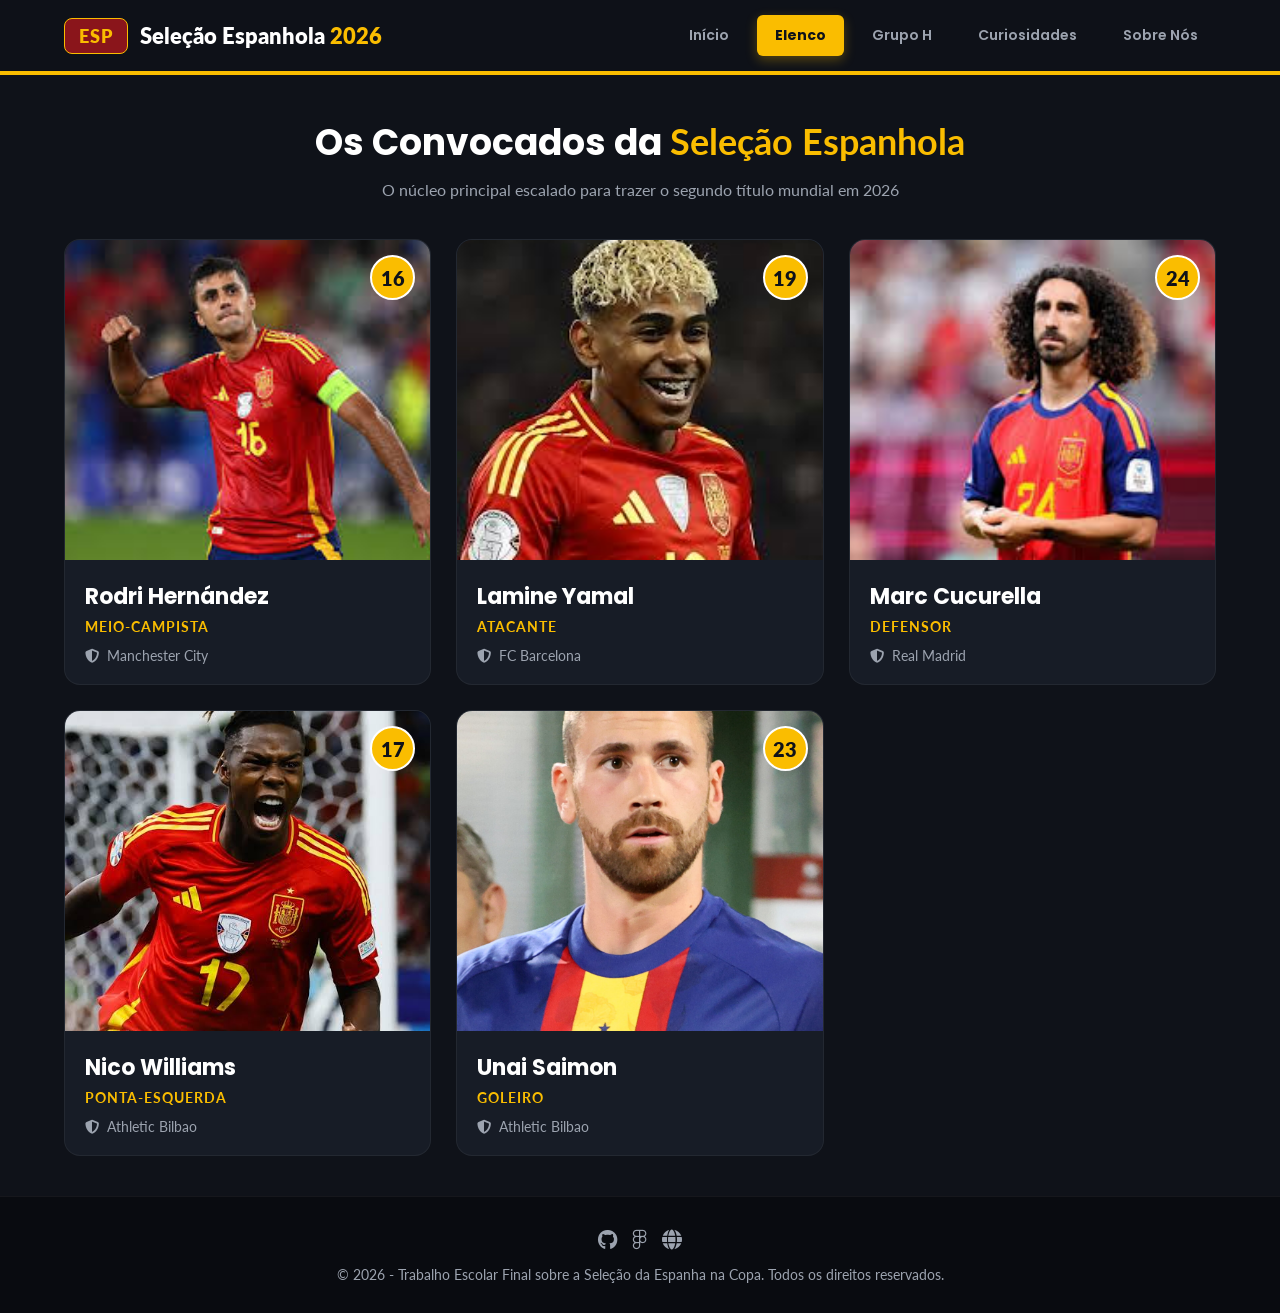
==== elenco.html @ b8669ffe "Add files via upload" ====
<!DOCTYPE html>
<html lang="pt-BR">
<head>
    <meta charset="UTF-8">
    <meta name="viewport" content="width=device-width, initial-scale=1.0">
    <title>Elenco - Seleção Espanhola 2026</title>
    <link rel="preconnect" href="https://fonts.googleapis.com">
    <link rel="preconnect" href="https://fonts.gstatic.com" crossorigin>
    <link href="https://fonts.googleapis.com/css2?family=Poppins:wght@400;600;700;800&family=Lato:wght@300;400;700&display=swap" rel="stylesheet">
    <link rel="stylesheet" href="https://cdnjs.cloudflare.com/ajax/libs/font-awesome/6.5.1/css/all.min.css">
    <link rel="stylesheet" href="style.css">
</head>
<body>

    <header>
        <div class="logo-container">
            <div class="logo-badge">ESP</div>
            <div class="logo-text">Seleção Espanhola <span>2026</span></div>
        </div>
        <nav>
            <ul>
                <li><a href="index.html" class="nav-btn">Início</a></li>
                <li><a href="elenco.html" class="nav-btn active-tab">Elenco</a></li>
                <li><a href="grupo.html" class="nav-btn">Grupo H</a></li>
                <li><a href="curiosidades.html" class="nav-btn">Curiosidades</a></li>
                <li><a href="sobre.html" class="nav-btn">Sobre Nós</a></li>
            </ul>
        </nav>
    </header>

    <main class="container">
        <div class="section-header">
            <h2>Os Convocados da <span>Seleção Espanhola</span></h2>
            <p>O núcleo principal escalado para trazer o segundo título mundial em 2026</p>
        </div>

        <div class="players-grid">
            <!-- Jogador 1: Rodri -->
            <div class="player-card">
                <div class="player-image-box">
                    <img alt="Rodri" src="rodri.jfif">
                    <div class="player-number">16</div>
                </div>
                <div class="player-info">
                    <h3 class="player-name">Rodri Hernández</h3>
                    <p class="player-role">Meio-campista</p>
                    <p class="player-club"><i class="fa-solid fa-shield-halved"></i> Manchester City</p>
                </div>
            </div>

            <!-- Jogador 2: Lamine Yamal -->
            <div class="player-card">
                <div class="player-image-box">
                    <img alt="Lamine Yamal" src="yamal.jfif">
                    <div class="player-number">19</div>
                </div>
                <div class="player-info">
                    <h3 class="player-name">Lamine Yamal</h3>
                    <p class="player-role">Atacante</p>
                    <p class="player-club"><i class="fa-solid fa-shield-halved"></i> FC Barcelona</p>
                </div>
            </div>

            <!-- Jogador 3: Pedri -->
            <div class="player-card">
                <div class="player-image-box">
                    <img alt="Cucurella" src="cucurella.jfif">
                    <div class="player-number">24</div>
                </div>
                <div class="player-info">
                    <h3 class="player-name">Marc Cucurella</h3>
                    <p class="player-role">Defensor</p>
                    <p class="player-club"><i class="fa-solid fa-shield-halved"></i> Real Madrid</p>
                </div>
            </div>

            <!-- Jogador 4: Nico Williams -->
            <div class="player-card">
                <div class="player-image-box">
                    <img alt="Nico Williams" src="nicowilliams.jfif">
                    <div class="player-number">17</div>
                </div>
                <div class="player-info">
                    <h3 class="player-name">Nico Williams</h3>
                    <p class="player-role">Ponta-Esquerda</p>
                    <p class="player-club"><i class="fa-solid fa-shield-halved"></i> Athletic Bilbao</p>
                </div>
            </div>
			
            <!-- Jogador 5: Unai Saimon -->
            <div class="player-card">
                <div class="player-image-box">
                    <img alt="Unai Saimon" src="unai.jpg">
                    <div class="player-number">23</div>
                </div>
                <div class="player-info">
                    <h3 class="player-name">Unai Saimon</h3>
                    <p class="player-role">Goleiro</p>
                    <p class="player-club"><i class="fa-solid fa-shield-halved"></i> Athletic Bilbao</p>
                </div>
            </div>
        </div>
    </main>

    <footer>
        <div class="footer-socials">
            <a href="#"><i class="fa-brands fa-github"></i></a>
            <a href="#"><i class="fa-brands fa-figma"></i></a>
            <a href="#"><i class="fa-solid fa-globe"></i></a>
        </div>
        <p>© 2026 - Trabalho Escolar Final sobre a Seleção da Espanha na Copa. Todos os direitos reservados.</p>
    </footer>
</body>
</html>
---- style.css ----
/* ==========================================
   1. VARIÁVEIS DE CORES (IDENTIDADE DA ESPANHA)
   ========================================== */
:root {
    --red-primary: #8A151B;      /* Vermelho Real da Fúria */
    --red-dark: #660F13;         /* Vermelho Escuro elegante */
    --gold: #FABD00;             /* Dourado Imperial */
    --gold-light: #FFF8E7;       /* Fundo dourado suave */
    --dark-gray: #0F1219;        /* Fundo principal luxuoso */
    --card-gray: #171C26;        /* Fundo dos cards */
    --text-light: #F3F4F6;       /* Cor dos textos claros */
    --text-muted: #9CA3AF;       /* Texto secundário */
    --white: #FFFFFF;
}

* {
    margin: 0;
    padding: 0;
    box-sizing: border-box;
    font-family: 'Lato', sans-serif;
}

body {
    background-color: var(--dark-gray);
    color: var(--text-light);
    min-height: 100vh;
    display: flex;
    flex-direction: column;
    overflow-x: hidden;
}

h1, h2, h3, h4 {
    font-family: 'Poppins', sans-serif;
    font-weight: 700;
}

/* ==========================================
   2. CABEÇALHO E NAVEGAÇÃO
   ========================================== */
header {
    background-color: rgba(15, 18, 25, 0.95);
    border-bottom: 4px solid var(--gold);
    position: sticky;
    top: 0;
    z-index: 1000;
    backdrop-filter: blur(10px);
    padding: 15px 5%;
    display: flex;
    justify-content: space-between;
    align-items: center;
}

.logo-container {
    display: flex;
    align-items: center;
    gap: 12px;
}

.logo-badge {
    background-color: var(--red-primary);
    color: var(--gold);
    padding: 6px 14px;
    border-radius: 8px;
    font-weight: 800;
    font-size: 18px;
    letter-spacing: 1px;
    border: 1px solid var(--gold);
}

.logo-text {
    font-size: 22px;
    font-weight: 800;
    color: var(--white);
}

.logo-text span {
    color: var(--gold);
}

nav ul {
    display: flex;
    list-style: none;
    gap: 10px;
}

nav ul li .nav-btn {
    background: none;
    border: none;
    color: var(--text-muted);
    font-family: 'Poppins', sans-serif;
    font-size: 14px;
    font-weight: 600;
    padding: 10px 18px;
    border-radius: 6px;
    cursor: pointer;
    text-decoration: none;
    transition: all 0.3s ease;
    display: inline-block;
}

nav ul li .nav-btn:hover {
    color: var(--white);
    background-color: rgba(255, 255, 255, 0.05);
}

nav ul li .nav-btn.active-tab {
    color: var(--dark-gray);
    background-color: var(--gold);
    font-weight: 700;
    box-shadow: 0 4px 12px rgba(250, 189, 0, 0.3);
}

/* ==========================================
   3. ESTRUTURA DOS CONTEÚDOS E CONTAINERS
   ========================================== */
.container {
    flex: 1;
    padding: 40px 5%;
    width: 100%;
    max-width: 1300px;
    margin: 0 auto;
}

/* PÁGINA DE INÍCIO: HERO */
.hero-section {
    background: linear-gradient(rgba(15, 18, 25, 0.75), rgba(15, 18, 25, 0.95)), 
                url('https://images.unsplash.com/photo-1508098682722-e99c43a406b2?w=1200') no-repeat center center/cover;
    border-radius: 20px;
    padding: 60px 40px;
    text-align: center;
    border: 1px solid rgba(250, 189, 0, 0.2);
    margin-bottom: 40px;
}

.hero-badge {
    background-color: rgba(250, 189, 0, 0.15);
    color: var(--gold);
    padding: 6px 16px;
    border-radius: 50px;
    font-size: 13px;
    font-weight: 700;
    text-transform: uppercase;
    letter-spacing: 2px;
    border: 1px solid var(--gold);
    display: inline-block;
    margin-bottom: 20px;
}

.hero-section h1 {
    font-size: 42px;
    color: var(--white);
    margin-bottom: 15px;
    line-height: 1.2;
}

.hero-section h1 span {
    color: var(--gold);
}

.hero-section p {
    font-size: 17px;
    color: var(--text-muted);
    max-width: 800px;
    margin: 0 auto 30px auto;
    line-height: 1.6;
}

/* ==========================================
   CARROSSEL INFINITO CSS (ESTRUTURA DO PROFESSOR)
   ========================================== */
.carousel {
    margin: 0 auto;
    padding: 20px 0;
    max-width: 900px;
    overflow: hidden;
    display: flex;
    border-radius: 16px;
    background-color: rgba(23, 28, 38, 0.5);
    border: 1px solid rgba(250, 189, 0, 0.15);
    
    > * {
        flex: 0 0 100%;
    }
    
    &:hover .group {
        animation-play-state: paused;
    }
}

.group {
    display: flex;
    gap: 20px;
    padding-right: 20px;
    will-change: transform;
    animation: scrolling 12s linear infinite;
}

@keyframes scrolling {
    0% {
        transform: translateX(0);
    }
    100% {
        transform: translateX(-100%);
    }
}

.card {
    flex: 1;
    color: var(--white);
    border-radius: 16px;
    box-shadow: rgba(0, 0, 0, 30%) 5px 5px 20px 0;
    padding: 15px;
    font-size: large;
    display: flex;
    flex-direction: column;
    justify-content: flex-start;
    align-items: center;
    min-height: 380px;
    position: relative;
    border: 1px solid rgba(255, 255, 255, 0.05);

    /* Alternação dinâmica de fundos par/ímpar */
    &:nth-child(odd) {
        background: linear-gradient(135deg, var(--red-primary), var(--red-dark));
        border-bottom: 4px solid var(--gold) !important;
    }

    &:nth-child(even) {
        background: linear-gradient(135deg, var(--red-dark), #400407);
        border-bottom: 4px solid var(--gold) !important;
    }

    img {
        width: 100%;
        height: 250px;
        object-fit: cover;
        border-radius: 12px;
        margin-bottom: 15px;
        border: 2px solid rgba(250, 189, 0, 0.2);
    }
}

.card-caption {
    text-align: center;
    width: 100%;
}

.card-caption h4 {
    color: var(--gold);
    font-size: 20px;
    font-weight: 700;
    margin-bottom: 4px;
}

.card-caption span {
    font-size: 13px;
    color: var(--text-light);
    text-transform: uppercase;
    letter-spacing: 1px;
}

/* ==========================================
   4. PÁGINA DE ELENCO: ESTILO DOS CARDS
   ========================================== */
.section-header {
    text-align: center;
    margin-bottom: 40px;
}

.section-header h2 {
    font-size: 36px;
    color: var(--white);
}

.section-header h2 span {
    color: var(--gold);
}

.section-header p {
    color: var(--text-muted);
    font-size: 16px;
    margin-top: 10px;
}

.players-grid {
    display: grid;
    grid-template-columns: repeat(auto-fit, minmax(280px, 1fr));
    gap: 25px;
}

.player-card {
    background-color: var(--card-gray);
    border-radius: 16px;
    overflow: hidden;
    border: 1px solid rgba(255, 255, 255, 0.05);
    transition: all 0.3s ease;
    position: relative;
}

.player-card:hover {
    transform: translateY(-10px);
    border-color: var(--gold);
    box-shadow: 0 10px 25px rgba(250, 189, 0, 0.15);
}

.player-image-box {
    height: 320px;
    background: linear-gradient(135deg, var(--red-dark), var(--dark-gray));
    position: relative;
    overflow: hidden;
}

.player-image-box img {
    width: 100%;
    height: 100%;
    object-fit: cover;
}

.player-number {
    position: absolute;
    top: 15px;
    right: 15px;
    background-color: var(--gold);
    color: var(--dark-gray);
    font-weight: 800;
    font-size: 20px;
    width: 45px;
    height: 45px;
    border-radius: 50%;
    display: flex;
    align-items: center;
    justify-content: center;
    border: 2px solid var(--white);
}

.player-info {
    padding: 20px;
}

.player-name {
    font-size: 22px;
    color: var(--white);
    margin-bottom: 5px;
}

.player-role {
    font-size: 14px;
    color: var(--gold);
    font-weight: 700;
    text-transform: uppercase;
    letter-spacing: 1px;
    margin-bottom: 12px;
}

.player-club {
    font-size: 14px;
    color: var(--text-muted);
    display: flex;
    align-items: center;
    gap: 8px;
}

/* ==========================================
   5. PÁGINA DE GRUPOS: TABELAS E CONFRONTOS
   ========================================== */
.group-container {
    display: grid;
    grid-template-columns: 1.2fr 0.8fr;
    gap: 30px;
    align-items: start;
}

@media (max-width: 900px) {
    .group-container { grid-template-columns: 1fr; }
}

.group-table-box {
    background-color: var(--card-gray);
    border-radius: 15px;
    padding: 25px;
    border: 1px solid rgba(255, 255, 255, 0.05);
}

.group-table-box h3 {
    color: var(--gold);
    font-size: 22px;
    margin-bottom: 20px;
    display: flex;
    align-items: center;
    gap: 10px;
}

table {
    width: 100%;
    border-collapse: collapse;
    text-align: left;
}

table th {
    color: var(--white);
    border-bottom: 2px solid var(--gold);
    padding: 12px;
    font-size: 15px;
    text-transform: uppercase;
}

table td {
    padding: 15px 12px;
    border-bottom: 1px solid rgba(255, 255, 255, 0.05);
    font-size: 15px;
}

table tr:hover td {
    background-color: rgba(255, 255, 255, 0.02);
}

.team-row {
    display: flex;
    align-items: center;
    gap: 10px;
    font-weight: 700;
}

.team-flag {
    font-size: 20px;
}

.highlight-team td {
    color: var(--gold);
    background-color: rgba(250, 189, 0, 0.05);
}

.matches-timeline {
    display: flex;
    flex-direction: column;
    gap: 20px;
}

.match-card {
    background-color: var(--card-gray);
    border-radius: 12px;
    padding: 20px;
    border-left: 5px solid var(--red-primary);
    display: flex;
    justify-content: space-between;
    align-items: center;
    transition: all 0.3s ease;
}

.match-card:hover {
    transform: translateX(8px);
    border-left-color: var(--gold);
}

.match-details {
    display: flex;
    flex-direction: column;
    gap: 5px;
}

.match-date {
    color: var(--gold);
    font-size: 14px;
    font-weight: 700;
}

.match-teams {
    font-size: 18px;
    font-weight: 700;
    color: var(--white);
}

.match-stadium {
    font-size: 13px;
    color: var(--text-muted);
}

.match-badge {
    background-color: rgba(255, 255, 255, 0.05);
    border: 1px solid rgba(255, 255, 255, 0.1);
    padding: 6px 14px;
    border-radius: 8px;
    font-size: 13px;
    color: var(--text-light);
}

.match-badge.font-time {
    font-family: 'Poppins', sans-serif;
    font-weight: 600;
}

/* ==========================================
   6. PÁGINA DE CURIOSIDADES
   ========================================== */
.trivia-grid {
    display: grid;
    grid-template-columns: repeat(auto-fit, minmax(320px, 1fr));
    gap: 30px;
}

.trivia-card {
    background-color: var(--card-gray);
    border-radius: 16px;
    padding: 30px;
    border: 1px solid rgba(255, 255, 255, 0.05);
    position: relative;
    overflow: hidden;
    border-top: 4px solid var(--red-primary);
}

.trivia-icon {
    color: var(--gold);
    font-size: 36px;
    margin-bottom: 20px;
}

.trivia-card h3 {
    color: var(--white);
    font-size: 22px;
    margin-bottom: 12px;
}

.trivia-card p {
    color: var(--text-muted);
    line-height: 1.6;
    font-size: 15px;
}

/* ==========================================
   7. PÁGINA SOBRE NÓS: EQUIPE DE ALUNOS
   ========================================== */
.team-intro {
    text-align: center;
    max-width: 700px;
    margin: 0 auto 50px auto;
}

.team-intro p {
    color: var(--text-muted);
    font-size: 16px;
    line-height: 1.6;
}

.students-grid {
    display: grid;
    grid-template-columns: repeat(auto-fit, minmax(220px, 1fr));
    gap: 25px;
}

.student-card {
    background-color: var(--card-gray);
    border-radius: 16px;
    padding: 25px;
    text-align: center;
    border: 1px solid rgba(255, 255, 255, 0.05);
    transition: all 0.3s ease;
}

.student-card:hover {
    transform: scale(1.05);
    border-color: var(--gold);
}

.student-avatar {
    width: 100px;
    height: 100px;
    border-radius: 50%;
    margin: 0 auto 15px auto;
    border: 3px solid var(--gold);
    background-color: var(--dark-gray);
    display: flex;
    align-items: center;
    justify-content: center;
    font-size: 40px;
    color: var(--gold);
}

.student-card h3 {
    color: var(--white);
    font-size: 18px;
    margin-bottom: 5px;
}

.student-role {
    color: var(--gold);
    font-size: 13px;
    font-weight: 700;
    text-transform: uppercase;
    letter-spacing: 1px;
    margin-bottom: 12px;
}

.student-desc {
    color: var(--text-muted);
    font-size: 14px;
    line-height: 1.4;
}

/* ==========================================
   8. RODAPÉ ESTILIZADO
   ========================================== */
footer {
    background-color: #090B10;
    padding: 30px 5%;
    text-align: center;
    border-top: 1px solid rgba(255, 255, 255, 0.05);
    margin-top: auto;
}

.footer-socials {
    display: flex;
    justify-content: center;
    gap: 15px;
    margin-bottom: 15px;
}

.footer-socials a {
    color: var(--text-muted);
    font-size: 20px;
    transition: color 0.3s ease;
}

.footer-socials a:hover {
    color: var(--gold);
}

footer p {
    font-size: 14px;
    color: var(--text-muted);
}

.timer-box {
    background-color: var(--red-primary);
    color: var(--white);
    padding: 6px 10px;
    border-radius: 6px;
    font-size: 13px;
    border: 1px solid var(--gold);
}

.timer-box span {
    color: var(--gold);
    display: block;
    font-size: 16px;
}

/* ==========================================
   9. REGRAS DE RESPONSIVIDADE (MEDIA QUERIES)
   ========================================== */

/* DISPOSITIVOS MÉDIOS (Tablets e Notebooks menores - até 850px) */
@media (max-width: 850px) {
    header {
        flex-direction: column;
        gap: 15px;
        padding: 15px 3%;
        text-align: center;
    }

    nav ul {
        flex-wrap: wrap;
        justify-content: center;
        gap: 8px;
    }

    nav ul li .nav-btn {
        padding: 8px 14px;
        font-size: 13px;
    }

    .hero-section {
        padding: 40px 20px;
    }

    .hero-section h1 {
        font-size: 32px;
    }

    .hero-section p {
        font-size: 15px;
    }

    .section-header h2 {
        font-size: 28px;
    }

    /* Força o carrossel a manter o tamanho correto dos cards na rolagem em tablets */
    .card {
        min-width: 240px;
        min-height: 350px;
    }

    .card img {
        height: 200px;
    }
}

/* DISPOSITIVOS PEQUENOS (Celulares - até 480px) */
@media (max-width: 480px) {
    header {
        padding: 12px 2%;
    }

    .logo-container {
        gap: 8px;
    }

    .logo-badge {
        font-size: 14px;
        padding: 4px 10px;
    }

    .logo-text {
        font-size: 18px;
    }

    nav ul {
        gap: 4px;
    }

    nav ul li .nav-btn {
        padding: 6px 10px;
        font-size: 11px;
    }

    .container {
        padding: 20px 3%;
    }

    .hero-section {
        padding: 30px 15px;
        margin-bottom: 25px;
        border-radius: 12px;
    }

    .hero-badge {
        font-size: 11px;
        padding: 4px 12px;
        margin-bottom: 12px;
    }

    .hero-section h1 {
        font-size: 24px;
    }

    .hero-section p {
        font-size: 13px;
        line-height: 1.5;
    }

    .section-header {
        margin-bottom: 25px;
    }

    .section-header h2 {
        font-size: 22px;
    }

    .section-header p {
        font-size: 13px;
    }

    /* Carrossel Infinito no celular: cards compactos que deslizam perfeitamente */
    .carousel {
        border-radius: 12px;
    }

    .group {
        gap: 15px;
        padding-right: 15px;
    }

    .card {
        min-width: 190px;
        min-height: 290px;
        padding: 10px;
        border-radius: 12px;
    }

    .card img {
        height: 150px;
        border-radius: 8px;
        margin-bottom: 10px;
    }

    .card-caption h4 {
        font-size: 15px;
    }

    .card-caption span {
        font-size: 11px;
    }

    /* Garante rolagem horizontal se a tabela de classificação for maior que a tela */
    .group-table-box {
        padding: 15px;
        overflow-x: auto;
    }

    table th, table td {
        padding: 10px 8px;
        font-size: 13px;
    }

    /* Adapta cartões de partidas da Copa */
    .match-card {
        flex-direction: column;
        align-items: flex-start;
        gap: 12px;
        padding: 15px;
    }

    .match-teams {
        font-size: 16px;
    }

    .match-badge {
        align-self: flex-start;
    }
}
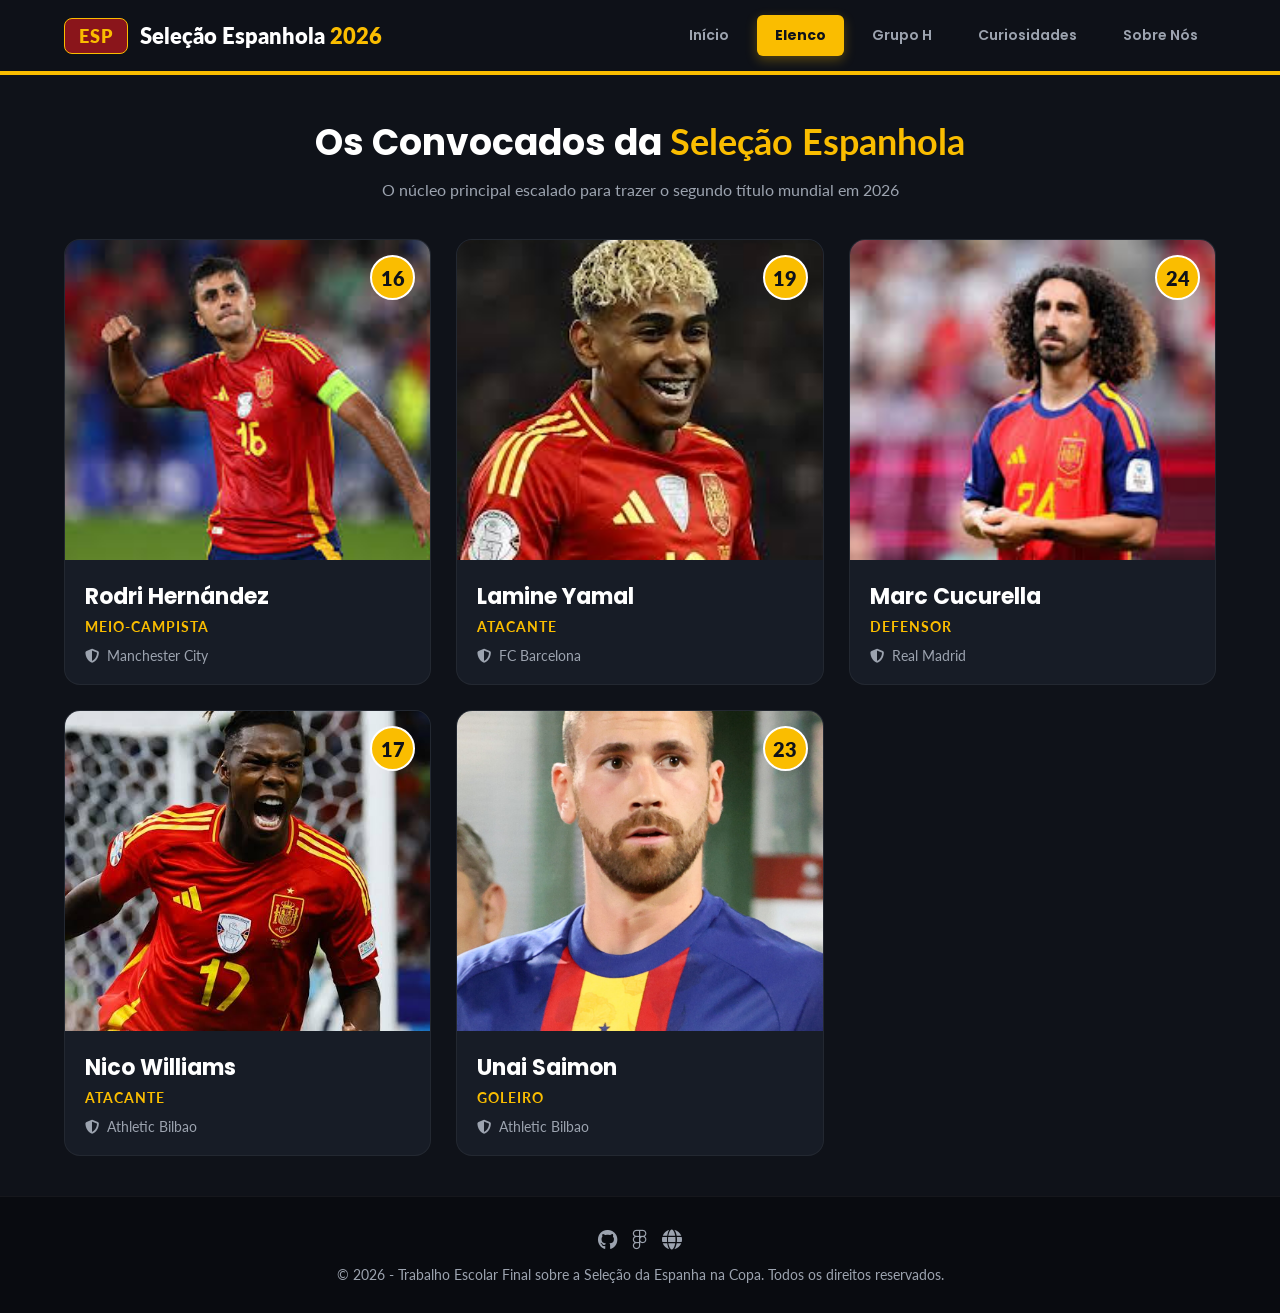
==== commit deb1159c: "Update elenco.html" ====
--- a/elenco.html
+++ b/elenco.html
@@ -82,7 +82,7 @@
                 </div>
                 <div class="player-info">
                     <h3 class="player-name">Nico Williams</h3>
-                    <p class="player-role">Ponta-Esquerda</p>
+                    <p class="player-role">Atacante</p>
                     <p class="player-club"><i class="fa-solid fa-shield-halved"></i> Athletic Bilbao</p>
                 </div>
             </div>
@@ -111,4 +111,4 @@
         <p>© 2026 - Trabalho Escolar Final sobre a Seleção da Espanha na Copa. Todos os direitos reservados.</p>
     </footer>
 </body>
-</html>+</html>
